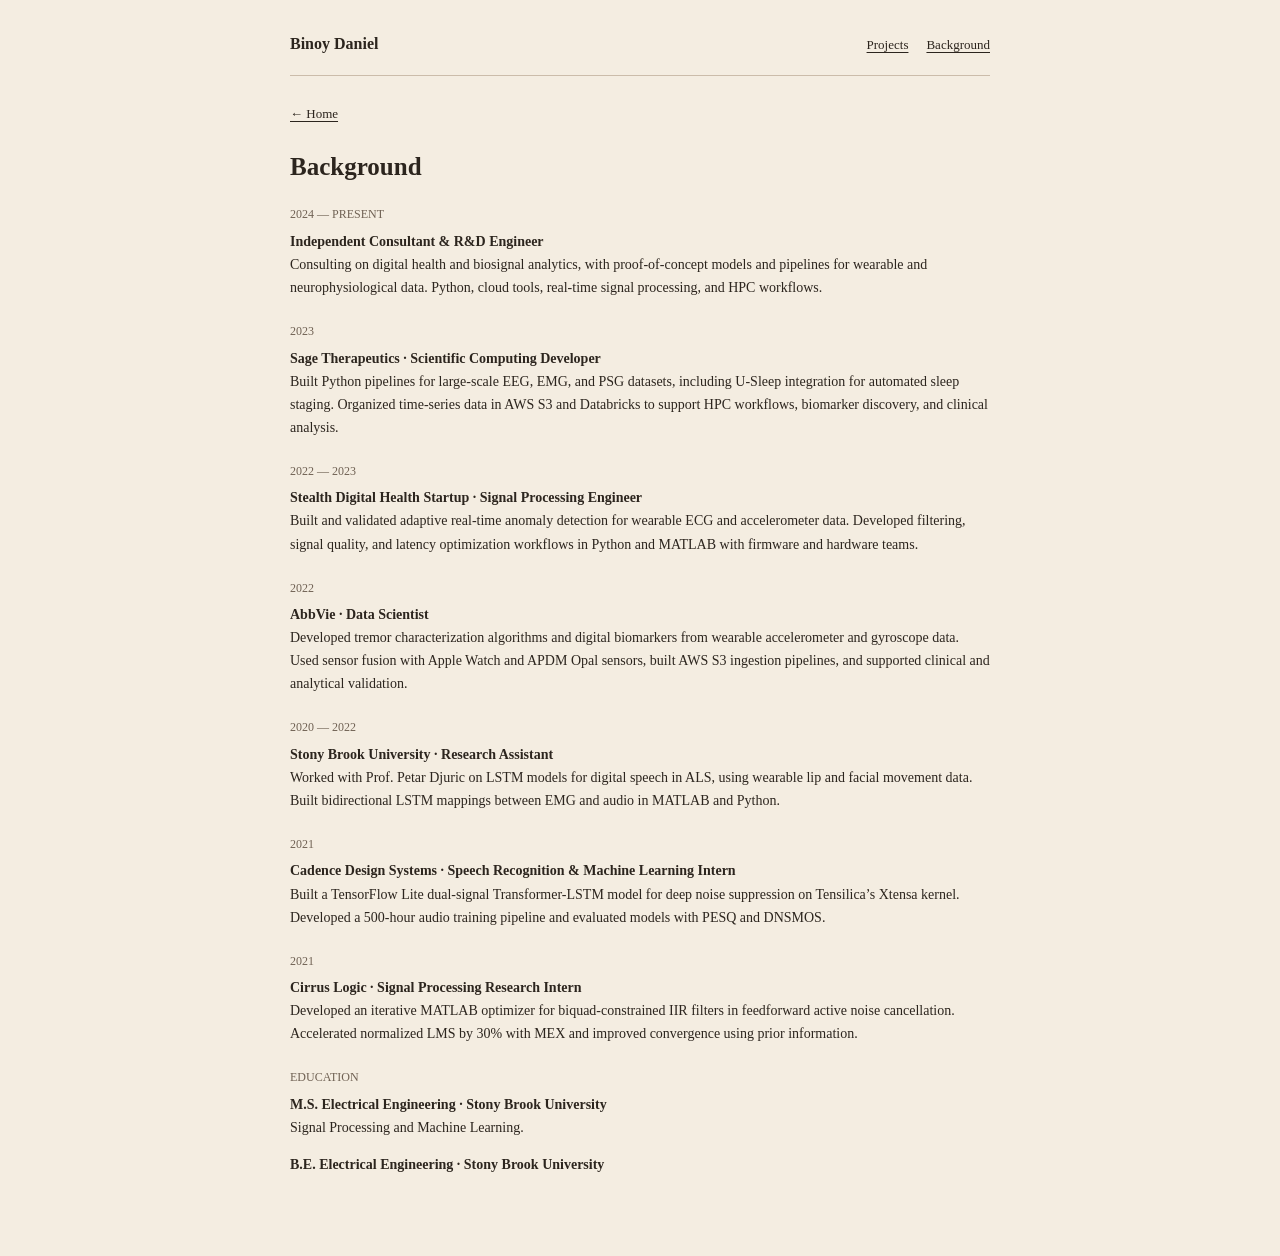
==== background/index.html @ e8af56a1 "Publish updated portfolio with project pages and downloadable code" ====
<!doctype html>
<html lang="en">
<head><meta charset="utf-8"><meta name="viewport" content="width=device-width,initial-scale=1"><meta name="description" content="Education and engineering experience of Binoy Daniel."><title>Background — Binoy Daniel</title><link rel="stylesheet" href="/styles.css"></head>
<body>
<header class="site-head"><a class="name" href="/">Binoy Daniel</a><nav><a href="/#projects">Projects</a><a href="/background/">Background</a></nav></header>
<main class="article background-page"><a class="back-link" href="/">← Home</a><h1>Background</h1>
<div class="history"><div><time>2024 — PRESENT</time><p><b>Independent Consultant &amp; R&amp;D Engineer</b><br>Consulting on digital health and biosignal analytics, with proof-of-concept models and pipelines for wearable and neurophysiological data. Python, cloud tools, real-time signal processing, and HPC workflows.</p></div><div><time>2023</time><p><b>Sage Therapeutics · Scientific Computing Developer</b><br>Built Python pipelines for large-scale EEG, EMG, and PSG datasets, including U-Sleep integration for automated sleep staging. Organized time-series data in AWS S3 and Databricks to support HPC workflows, biomarker discovery, and clinical analysis.</p></div><div><time>2022 — 2023</time><p><b>Stealth Digital Health Startup · Signal Processing Engineer</b><br>Built and validated adaptive real-time anomaly detection for wearable ECG and accelerometer data. Developed filtering, signal quality, and latency optimization workflows in Python and MATLAB with firmware and hardware teams.</p></div>
<div><time>2022</time><p><b>AbbVie · Data Scientist</b><br>Developed tremor characterization algorithms and digital biomarkers from wearable accelerometer and gyroscope data. Used sensor fusion with Apple Watch and APDM Opal sensors, built AWS S3 ingestion pipelines, and supported clinical and analytical validation.</p></div>
<div><time>2020 — 2022</time><p><b>Stony Brook University · Research Assistant</b><br>Worked with Prof. Petar Djuric on LSTM models for digital speech in ALS, using wearable lip and facial movement data. Built bidirectional LSTM mappings between EMG and audio in MATLAB and Python.</p></div>
<div><time>2021</time><p><b>Cadence Design Systems · Speech Recognition &amp; Machine Learning Intern</b><br>Built a TensorFlow Lite dual-signal Transformer-LSTM model for deep noise suppression on Tensilica’s Xtensa kernel. Developed a 500-hour audio training pipeline and evaluated models with PESQ and DNSMOS.</p></div>
<div><time>2021</time><p><b>Cirrus Logic · Signal Processing Research Intern</b><br>Developed an iterative MATLAB optimizer for biquad-constrained IIR filters in feedforward active noise cancellation. Accelerated normalized LMS by 30% with MEX and improved convergence using prior information.</p></div><div><time>EDUCATION</time><p><b>M.S. Electrical Engineering · Stony Brook University</b><br>Signal Processing and Machine Learning.</p><p><b>B.E. Electrical Engineering · Stony Brook University</b></p></div></div>
</main></body></html>
---- styles.css ----
/* A plain, content-first document, shared by the portfolio and write-ups. */
:root{color-scheme:light;--ink:#2c251e;--muted:#706254;--line:#cbbcaa;--reading-font:Georgia,"Times New Roman",serif;--mono:"Courier New",Courier,monospace}
*{box-sizing:border-box}
html{scroll-padding-top:24px}
body{margin:0;background:#f4ede1;color:var(--ink);font:14px/1.45 var(--reading-font);overflow-wrap:break-word}
a{color:inherit;text-underline-offset:3px}
a:hover{text-decoration:underline}
a:focus-visible{outline:2px solid #111;outline-offset:4px}
.home,.article,.site-head{width:min(700px,calc(100% - 40px));margin-inline:auto}
.home{padding:72px 0 28px}
h1{font-size:28px;line-height:1.2;margin:0 0 16px}
h2{font-size:21px;line-height:1.3;margin:0 0 26px}
h3{font-size:16px;line-height:1.4;margin:0 0 10px}
p{margin:0 0 14px}
.intro{padding-bottom:16px;border-bottom:1px solid var(--line)}
.intro p:last-child{margin-bottom:14px}
.home-section{padding:30px 0 12px;border-bottom:1px solid var(--line)}
.entry,.note-card{padding:0 0 18px;margin:0 0 12px}
.entry:last-child,.note-card:last-child{margin-bottom:0}
.entry h3 a,.note-card h3 a{text-decoration:none}
.entry p,.note-card p{margin:0}
.contact p{margin:0 0 10px}
.home-footer{display:flex;justify-content:space-between;flex-wrap:wrap;gap:8px;padding-top:22px;font-size:12px;color:var(--muted)}
.site-head{padding:32px 0 20px;border-bottom:1px solid var(--line);display:flex;justify-content:space-between;align-items:baseline;gap:18px;flex-wrap:wrap}
.site-head .name{font-weight:bold;text-decoration:none;font-size:16px}
.site-head nav{display:flex;gap:18px;flex-wrap:wrap;font-size:13px}
.head-note,.kicker,.article-meta,.entry-index,.entry-kind,.entry-art,.section-label>span,.question-grid{display:none}
.article{padding:28px 0 56px}
.back-link{font-size:13px}
.article h1{font-size:25px;margin:28px 0 18px}
.article h2{font-size:19px;margin:32px 0 14px}
.article h3{margin:24px 0 10px}
.article p,.article li{line-height:1.65}
.article ul,.article ol{padding-left:24px}
.article li{margin-bottom:8px}
.dek{margin-bottom:24px}
code,pre{font-family:var(--mono);font-size:13px}
code{background:#eae0d2;padding:1px 3px}
pre{overflow-x:auto;white-space:pre;padding:16px;background:#eae0d2;border:1px solid #d7c9b8;line-height:1.6}
pre code{padding:0}
.figure{margin:26px 0}
.figure img{max-width:100%;height:auto;display:block}
.chart-caption,.small-note-box,.subtle{font-size:12px;color:var(--muted)}
.chain{display:flex;flex-wrap:wrap;gap:20px;border-block:1px solid #d7c9b8;padding:18px 0;margin:24px 0}
.chain>div{flex:1 1 110px}
.chain span,.chain b,.chain small{display:block;margin-bottom:6px}
.chain span,.chain small{font-size:11px;color:var(--muted)}
.chain b{font-size:13px}
.callout{border-left:2px solid #cbbcaa;padding:0 0 0 16px;margin:22px 0}
.metric-table{display:block;max-width:100%;overflow-x:auto;border-collapse:collapse;margin:24px 0;font-size:13px}
.metric-table th,.metric-table td{text-align:left;vertical-align:top;border-bottom:1px solid #d7c9b8;padding:10px 12px 10px 0;min-width:105px}
.code-link{display:inline-block;margin:6px 18px 10px 0}
.article-footer{display:flex;flex-wrap:wrap;justify-content:space-between;gap:12px;border-top:1px solid var(--line);padding-top:18px;margin-top:36px;font-size:12px}
.history>div{margin:24px 0}
.history time{display:block;font-size:12px;color:var(--muted);margin-bottom:6px}
.step{margin:24px 0}.step-index{font-size:12px;color:var(--muted)}
@media(max-width:600px){.home{padding-top:36px}.site-head{padding-top:24px}.site-head nav{gap:14px}h1{font-size:26px}.article h1{font-size:23px}.home-section{padding-top:26px}.home-footer{flex-direction:column}}
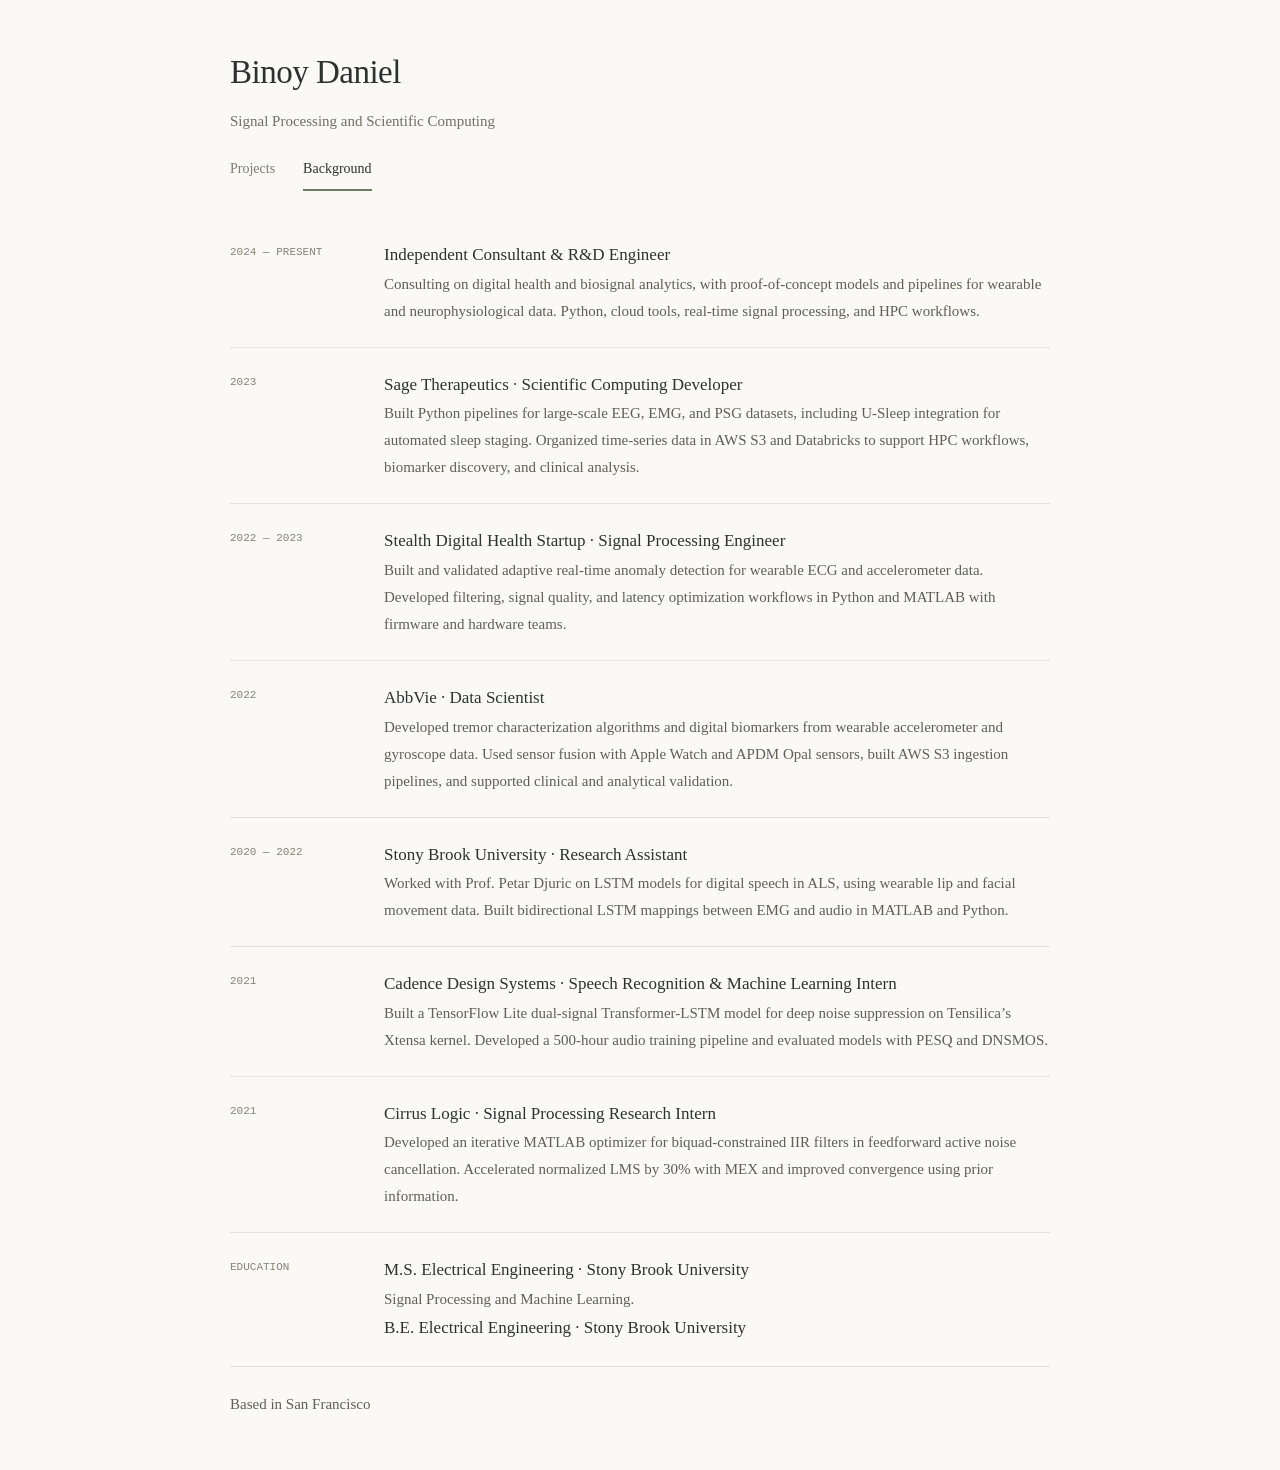
==== commit 24758158: "Publish notebook portfolio design with unified navigation and project figures" ====
--- a/background/index.html
+++ b/background/index.html
@@ -1,12 +1,12 @@
 <!doctype html>
 <html lang="en">
-<head><meta charset="utf-8"><meta name="viewport" content="width=device-width,initial-scale=1"><meta name="description" content="Education and engineering experience of Binoy Daniel."><title>Background — Binoy Daniel</title><link rel="stylesheet" href="/styles.css"></head>
+<head><meta charset="utf-8"><meta name="viewport" content="width=device-width,initial-scale=1"><meta name="description" content="Education and engineering experience of Binoy Daniel."><title>Background — Binoy Daniel</title><link rel="stylesheet" href="/styles.css?v=20261111"></head>
 <body>
-<header class="site-head"><a class="name" href="/">Binoy Daniel</a><nav><a href="/#projects">Projects</a><a href="/background/">Background</a></nav></header>
-<main class="article background-page"><a class="back-link" href="/">← Home</a><h1>Background</h1>
+<header class="notebook-header"><a class="name" href="/">Binoy Daniel</a><p class="tagline">Signal Processing and Scientific Computing</p><nav class="portfolio-nav" aria-label="Main"><a href="/">Projects</a><a href="/background/" aria-current="page">Background</a></nav></header>
+<main class="article background-page"><h1>Background</h1>
 <div class="history"><div><time>2024 — PRESENT</time><p><b>Independent Consultant &amp; R&amp;D Engineer</b><br>Consulting on digital health and biosignal analytics, with proof-of-concept models and pipelines for wearable and neurophysiological data. Python, cloud tools, real-time signal processing, and HPC workflows.</p></div><div><time>2023</time><p><b>Sage Therapeutics · Scientific Computing Developer</b><br>Built Python pipelines for large-scale EEG, EMG, and PSG datasets, including U-Sleep integration for automated sleep staging. Organized time-series data in AWS S3 and Databricks to support HPC workflows, biomarker discovery, and clinical analysis.</p></div><div><time>2022 — 2023</time><p><b>Stealth Digital Health Startup · Signal Processing Engineer</b><br>Built and validated adaptive real-time anomaly detection for wearable ECG and accelerometer data. Developed filtering, signal quality, and latency optimization workflows in Python and MATLAB with firmware and hardware teams.</p></div>
 <div><time>2022</time><p><b>AbbVie · Data Scientist</b><br>Developed tremor characterization algorithms and digital biomarkers from wearable accelerometer and gyroscope data. Used sensor fusion with Apple Watch and APDM Opal sensors, built AWS S3 ingestion pipelines, and supported clinical and analytical validation.</p></div>
 <div><time>2020 — 2022</time><p><b>Stony Brook University · Research Assistant</b><br>Worked with Prof. Petar Djuric on LSTM models for digital speech in ALS, using wearable lip and facial movement data. Built bidirectional LSTM mappings between EMG and audio in MATLAB and Python.</p></div>
 <div><time>2021</time><p><b>Cadence Design Systems · Speech Recognition &amp; Machine Learning Intern</b><br>Built a TensorFlow Lite dual-signal Transformer-LSTM model for deep noise suppression on Tensilica’s Xtensa kernel. Developed a 500-hour audio training pipeline and evaluated models with PESQ and DNSMOS.</p></div>
-<div><time>2021</time><p><b>Cirrus Logic · Signal Processing Research Intern</b><br>Developed an iterative MATLAB optimizer for biquad-constrained IIR filters in feedforward active noise cancellation. Accelerated normalized LMS by 30% with MEX and improved convergence using prior information.</p></div><div><time>EDUCATION</time><p><b>M.S. Electrical Engineering · Stony Brook University</b><br>Signal Processing and Machine Learning.</p><p><b>B.E. Electrical Engineering · Stony Brook University</b></p></div></div>
-</main></body></html>
+<div><time>2021</time><p><b>Cirrus Logic · Signal Processing Research Intern</b><br>Developed an iterative MATLAB optimizer for biquad-constrained IIR filters in feedforward active noise cancellation. Accelerated normalized LMS by 30% with MEX and improved convergence using prior information.</p></div><div><time>EDUCATION</time><div><p><b>M.S. Electrical Engineering · Stony Brook University</b><br>Signal Processing and Machine Learning.</p><p><b>B.E. Electrical Engineering · Stony Brook University</b></p></div></div></div>
+<p class="bottom-location">Based in San Francisco</p></main></body></html>
--- a/styles.css
+++ b/styles.css
@@ -55,3 +55,40 @@
 .history time{display:block;font-size:12px;color:var(--muted);margin-bottom:6px}
 .step{margin:24px 0}.step-index{font-size:12px;color:var(--muted)}
 @media(max-width:600px){.home{padding-top:36px}.site-head{padding-top:24px}.site-head nav{gap:14px}h1{font-size:26px}.article h1{font-size:23px}.home-section{padding-top:26px}.home-footer{flex-direction:column}}
+body{background:#faf9f6;--reading-font:Georgia,'Times New Roman',serif;font-size:15px;line-height:1.6} .home{padding-top:48px} .intro nav{font-size:13px;margin:20px 0 12px} .intro nav a{text-decoration:none} h1{font-size:29px} h2{font-size:20px} h3{font-size:17px} .home-section{border-bottom:1px solid #ddd;padding-top:26px} .entry{margin-bottom:12px}
+.home{width:min(820px,calc(100% - 48px));padding-top:64px}.intro{border:0;padding-bottom:20px}.intro h1{font-size:32px;font-weight:400}.intro p strong{font-weight:400;color:#56534b}.home-section{border:0;padding-top:22px}.section-label h2{font:11px/1.5 ui-monospace,monospace;text-transform:uppercase;letter-spacing:.1em;color:#77746b;border-bottom:1px solid #dcd9d0;padding-bottom:12px}.entry{display:grid;grid-template-columns:145px 1fr;gap:24px;margin:0;padding:22px 0;border-bottom:1px solid #e8e5dd}.margin-label{font:10px/1.7 ui-monospace,monospace;color:#80796d;padding-top:4px}.entry h3{font-size:19px;font-weight:400;margin-bottom:7px}.entry p{font-size:15px;line-height:1.7;color:#48463f}.contact h2{font-size:18px;font-weight:400}.home-footer{border-top:1px solid #ddd9d0;margin-top:18px}@media(max-width:550px){.entry{grid-template-columns:1fr;gap:8px}.home{padding-top:40px}.intro h1{font-size:29px}}
+.entry{display:block}.methods{font:11px/1.7 ui-monospace,SFMono-Regular,monospace!important;color:#7a756b!important;margin:0 0 8px!important}.entry h3{margin-bottom:4px}.home-section{padding-top:20px}.intro nav a:hover{text-decoration:underline}.entry h3 a:hover{text-decoration:underline}.intro nav{color:#575349}.entry{padding:24px 0}.entry h3{font-size:20px}.entry p{max-width:620px}.home{max-width:740px}.section-label h2{font-family:Georgia,serif;font-size:21px;font-weight:400;text-transform:none;letter-spacing:0}.entry h3{font-size:20px;margin-bottom:8px}.entry p{font-size:15px;line-height:1.7}.entry{padding:26px 0}.project-image{width:180px;height:115px;object-fit:contain;background:#f3f2ec;border:1px solid #e2dfd6;align-self:start}.home{max-width:850px}.intro{padding-bottom:18px}@media(max-width:600px){.project-image{width:112px;height:78px}.entry h3{font-size:18px}.entry p{font-size:14px}}.entry{display:grid;grid-template-columns:180px minmax(0,1fr);gap:26px}.project-image{grid-column:1;grid-row:1}.entry-body{grid-column:2;grid-row:1}@media(max-width:600px){.entry{grid-template-columns:112px minmax(0,1fr);gap:16px}}.entry{grid-template-columns:220px minmax(0,1fr);gap:28px;align-items:center;padding:28px 0}.project-image{width:220px;height:140px;border:0;background:transparent}.home{max-width:900px}.entry-body{align-self:center}.entry h3{font-size:20px}@media(max-width:650px){.entry{grid-template-columns:130px minmax(0,1fr);gap:18px;align-items:start}.project-image{width:130px;height:84px}.entry h3{font-size:18px}}@media(max-width:420px){.entry{grid-template-columns:1fr}.project-image{grid-column:1;grid-row:1;width:200px;height:127px}.entry-body{grid-column:1;grid-row:2}}
+.entry{grid-template-columns:154px minmax(0,1fr);gap:28px;padding:25px 0;align-items:center;border-bottom:1px solid #e5e3da}.project-image{width:154px;height:98px;object-fit:contain;background:#f0f0e9;border:1px solid #e3e4db;border-radius:3px}.home{max-width:820px}.intro{padding-bottom:15px}.intro h1{font-size:33px;letter-spacing:-.5px}.intro p strong{font-size:15px;color:#726e63;font-weight:400}.intro nav{margin-top:21px;color:#65665e}.section-label h2{font-size:20px;color:#42483f;margin-bottom:4px;padding-bottom:12px}.entry h3{font-size:19px;line-height:1.35;letter-spacing:-.2px;margin-bottom:8px;color:#2c332e}.entry p{font-size:14px;line-height:1.7;color:#615e54}.home-section{padding-top:22px}.contact{padding-top:28px}.home-footer{font-size:11px}@media(max-width:600px){.entry{grid-template-columns:112px minmax(0,1fr);gap:18px}.project-image{width:112px;height:76px}.entry h3{font-size:18px}}@media(max-width:390px){.entry{grid-template-columns:88px minmax(0,1fr);gap:14px}.project-image{width:88px;height:64px}.entry-body{grid-column:2;grid-row:1}.entry h3{font-size:17px}.entry p{font-size:13px}}.intro .location{font-size:13px;color:#817b6e;margin-top:-4px;margin-bottom:15px}.intro .portfolio-nav{display:flex;gap:28px;margin:27px 0 0;padding:0;border:0;font-family:Georgia,serif;font-size:14px}.intro .portfolio-nav a{display:inline-block;padding:0 0 9px;color:#817c70;text-decoration:none;border-bottom:2px solid transparent}.intro .portfolio-nav a[aria-current="page"]{color:#2c332e;border-bottom-color:#6f7b68}.intro .portfolio-nav a:hover{color:#2c332e;text-decoration:none;border-bottom-color:#b6bdad}.intro{padding-bottom:0}.bottom-location{font-size:12px;color:#817b6e;margin:24px 0 0}
+
+/* Shared notebook treatment for reports and background. */
+.site-head{width:min(820px,calc(100% - 48px));padding:36px 0 18px;border-bottom:1px solid #e5e3da}.site-head .name{font:400 21px/1.4 Georgia,serif;letter-spacing:-.3px}.site-head nav{font:14px/1.5 Georgia,serif;gap:26px}.site-head nav a{text-decoration:none;color:#817c70;padding-bottom:8px;border-bottom:2px solid transparent}.site-head nav a[aria-current="page"]{color:#2c332e;border-bottom-color:#6f7b68}.site-head nav a:hover{color:#2c332e}.article{width:min(740px,calc(100% - 48px));padding:28px 0 52px}.article h1{font:400 31px/1.25 Georgia,serif;color:#2c332e;letter-spacing:-.4px;margin:28px 0 22px}.article h2{font:400 22px/1.4 Georgia,serif;color:#3e493e;margin:34px 0 16px}.article h3{font:400 18px/1.5 Georgia,serif;color:#3e493e}.article p,.article li{color:#615e54;font-size:15px;line-height:1.8}.article .back-link{color:#817c70;font-size:12px}.article .dek{font-size:17px;line-height:1.7}.article .history>div{border-bottom:1px solid #e5e3da;margin:0;padding:22px 0;display:grid;grid-template-columns:130px 1fr;gap:24px}.history time{font:11px/1.7 ui-monospace,monospace;color:#898274;padding-top:3px}.history b{font-size:17px;font-weight:400;color:#2c332e}.history p{margin:0}.article-footer{border-color:#e5e3da;color:#817c70}.metric-table th,.metric-table td{border-color:#e5e3da}.callout{border-left-color:#a7b198}.article pre,.article code{background:#f0f0e9}.code-link{color:#4d6865}.article .chain{border-color:#e5e3da}.article .chain b{font:400 14px/1.5 Georgia,serif}.article .chain span{color:#817c70}.background-page h1{margin-top:8px}@media(max-width:600px){.article .history>div{grid-template-columns:1fr;gap:6px}.article h1{font-size:27px}.site-head{padding-top:26px}.article{padding-top:24px}}
+
+/* One shared masthead keeps navigation anchored across the portfolio. */
+.notebook-header{width:min(820px,calc(100% - 48px));margin:0 auto;padding-top:52px}.notebook-header h1,.notebook-header .name{font:400 33px/1.25 Georgia,serif;letter-spacing:-.5px;color:#2c332e;margin:0 0 16px;text-decoration:none;display:block}.notebook-header .tagline{font:400 15px/1.6 Georgia,serif;color:#726e63;margin:0}.notebook-header .portfolio-nav{display:flex;gap:28px;margin:25px 0 0;padding:0;border:0;font:14px/1.5 Georgia,serif}.notebook-header .portfolio-nav a{display:inline-block;padding:0 0 10px;text-decoration:none;color:#817c70;border-bottom:2px solid transparent}.notebook-header .portfolio-nav a[aria-current="page"]{color:#2c332e;border-bottom-color:#6f7b68}.notebook-header .portfolio-nav a:hover{color:#2c332e;border-bottom-color:#b6bdad}.home{padding-top:0}.home .intro{display:none}.article{padding-top:26px}.background-page h1{margin:12px 0 24px}.back-link{display:inline-block;margin:0 0 4px}.notebook-header+.home{margin-top:0}.home-section{padding-top:22px}@media(max-width:600px){.notebook-header{padding-top:34px}.notebook-header h1,.notebook-header .name{font-size:29px}.notebook-header .portfolio-nav{margin-top:22px}}
+
+/* Inner pages: one compact identity/navigation row, followed by one page title. */
+body:has(.article) .notebook-header{display:flex;align-items:baseline;justify-content:space-between;gap:24px;padding-top:34px;padding-bottom:17px;border-bottom:1px solid #e5e3da}body:has(.article) .notebook-header .name{font-size:21px;margin:0}body:has(.article) .notebook-header .portfolio-nav{margin:0}body:has(.article) .notebook-header .portfolio-nav a{padding-bottom:7px}.article{padding-top:30px}.article h1,.background-page h1{margin:0 0 26px}.article .history>div:first-child{padding-top:0}@media(max-width:500px){body:has(.article) .notebook-header{gap:16px;flex-wrap:wrap;padding-top:25px}body:has(.article) .notebook-header .portfolio-nav{gap:20px}}
+
+/* The two top-level tabs share the same introduction and alignment. */
+body:has(.background-page) .notebook-header{display:block;padding:52px 0 0;border:0}body:has(.background-page) .notebook-header .name{font:400 33px/1.25 Georgia,serif;letter-spacing:-.5px;margin:0 0 16px}body:has(.background-page) .notebook-header .portfolio-nav{margin:25px 0 0;gap:28px}body:has(.background-page) .notebook-header .portfolio-nav a{padding-bottom:10px}.background-page{width:min(820px,calc(100% - 48px));padding-top:24px}.background-page h1{display:none}.background-page .history>div:first-child{padding-top:25px}.home #projects{padding-top:0}.home #projects .entry:first-child{padding-top:25px}@media(max-width:600px){body:has(.background-page) .notebook-header{padding-top:34px}body:has(.background-page) .notebook-header .name{font-size:29px}}
+
+body:has(.article) .notebook-header{display:block;width:min(820px,calc(100% - 48px));padding:52px 0 0;border:0}body:has(.article) .notebook-header .name{font:400 33px/1.25 Georgia,serif;letter-spacing:-.5px;margin:0 0 16px}body:has(.article) .notebook-header .portfolio-nav{margin:25px 0 0;gap:28px}body:has(.article) .notebook-header .portfolio-nav a{padding-bottom:10px}.article:not(.background-page){width:min(820px,calc(100% - 48px));padding-top:30px}.article h1{font-size:28px}@media(max-width:600px){body:has(.article) .notebook-header{padding-top:34px}body:has(.article) .notebook-header .name{font-size:29px}.article h1{font-size:25px}}
+
+.project-image-link{display:block;grid-column:1;grid-row:1;align-self:center;width:fit-content;border-radius:3px}.project-image-link .project-image{display:block}.project-image-link:hover .project-image{border-color:#9ca891}.project-image-link:focus-visible{outline:2px solid #6f7b68;outline-offset:4px}@media(max-width:600px){.project-image-link{align-self:start}}
+
+/* Connect the image and title without activating the entire description. */
+.entry:has(.project-image-link:hover) h3 a,
+.entry:has(.project-image-link:focus-visible) h3 a,
+.entry:has(h3 a:hover) h3 a,
+.entry:has(h3 a:focus-visible) h3 a{text-decoration:underline;text-underline-offset:4px;text-decoration-thickness:1px}
+.entry:has(h3 a:hover) .project-image,
+.entry:has(h3 a:focus-visible) .project-image,
+.entry:has(.project-image-link:hover) .project-image,
+.entry:has(.project-image-link:focus-visible) .project-image{border-color:#9ca891}
+
+.entry:hover h3 a,.entry:focus-within h3 a{text-decoration:underline;text-underline-offset:4px;text-decoration-thickness:1px}.entry:hover .project-image,.entry:focus-within .project-image{border-color:#9ca891}
+
+.entry{position:relative;isolation:isolate}.entry::before{content:"";position:absolute;inset:0 -12px;background:#eeeee5;border-radius:3px;opacity:0;z-index:-1;pointer-events:none;transition:opacity 130ms ease}.entry:hover::before,.entry:focus-within::before{opacity:1}.entry:hover .entry-body>p,.entry:focus-within .entry-body>p{color:#484e42}@media(prefers-reduced-motion:reduce){.entry::before{transition:none}}
+
+/* Row tint carries hover feedback; retain the image's resting border. */
+.entry:hover .project-image,.entry:focus-within .project-image,.entry .project-image-link:hover .project-image,.entry:has(h3 a:hover) .project-image,.entry:has(h3 a:focus-visible) .project-image,.entry:has(.project-image-link:hover) .project-image,.entry:has(.project-image-link:focus-visible) .project-image{border-color:#e3e4db}
